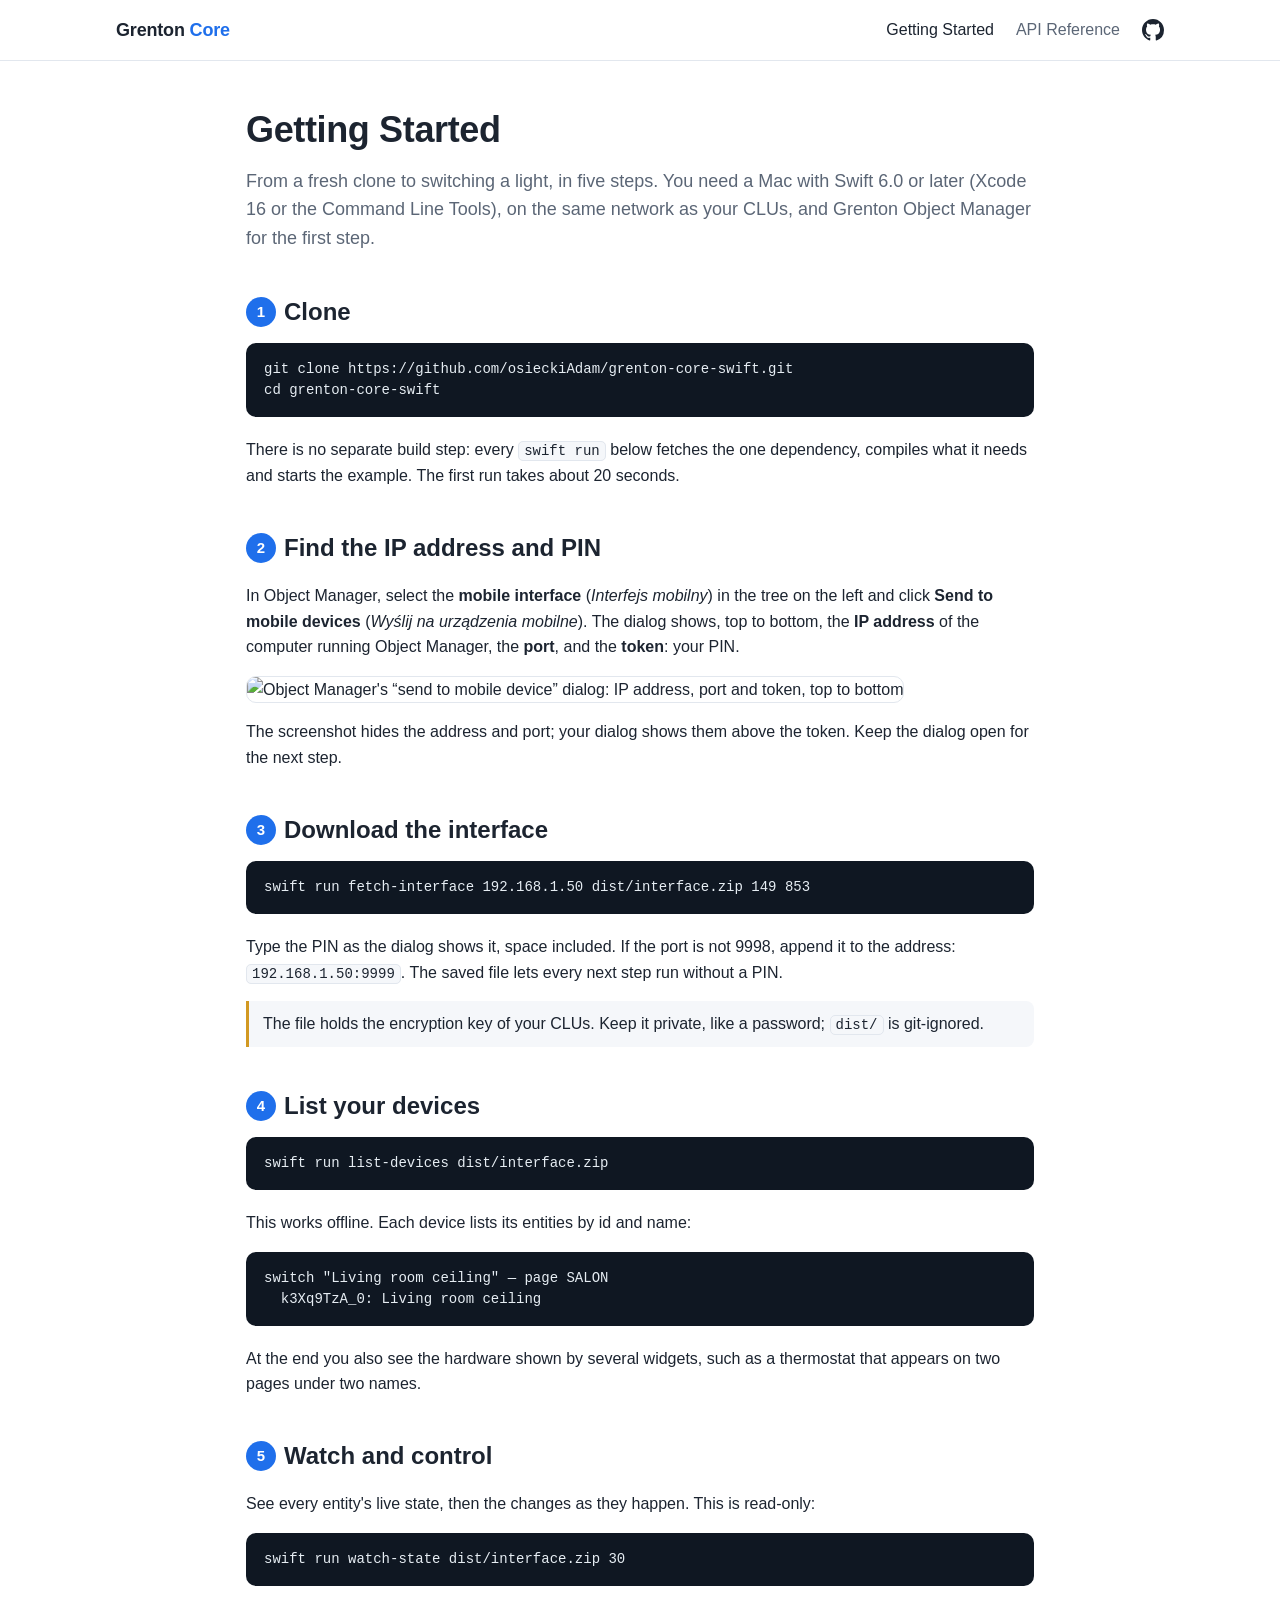
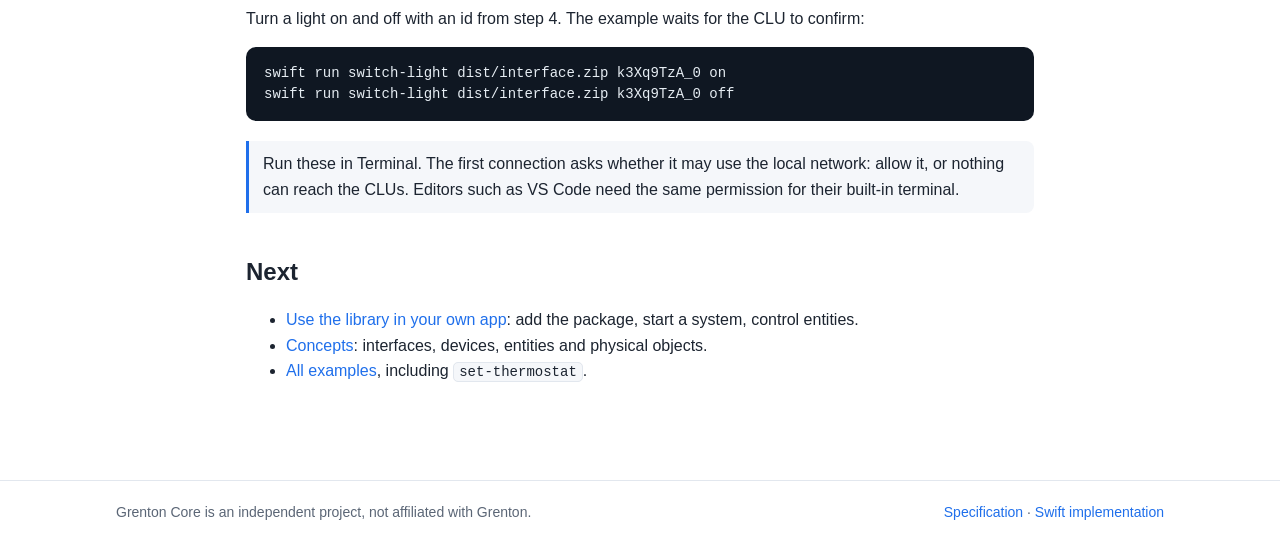
==== site/getting-started/index.html @ 678bdbfe "docs: documentation site with a landing page and Getting Started A jsforce-style site around the Doc" ====
<!doctype html>
<html lang="en">
<head>
  <meta charset="utf-8">
  <meta name="viewport" content="width=device-width, initial-scale=1">
  <title>Getting Started · Grenton Core</title>
  <meta name="description" content="From a fresh clone to switching a light in five steps.">
  <link rel="stylesheet" href="../assets/style.css">
</head>
<body>
  <header class="site">
    <div class="wrap">
      <a class="brand" href="../">Grenton <span>Core</span></a>
      <nav class="main" aria-label="Main">
        <a href="../getting-started/" aria-current="page">Getting Started</a>
        <a href="../api/documentation/grentondevices/">API Reference</a>
        <a class="github" href="https://github.com/osieckiAdam/grenton-core-spec" title="Grenton Core specification on GitHub" aria-label="Grenton Core specification on GitHub"><svg viewBox="0 0 16 16" aria-hidden="true"><path d="M8 0C3.58 0 0 3.58 0 8c0 3.54 2.29 6.53 5.47 7.59.4.07.55-.17.55-.38 0-.19-.01-.82-.01-1.49-2.01.37-2.53-.49-2.69-.94-.09-.23-.48-.94-.82-1.13-.28-.15-.68-.52-.01-.53.63-.01 1.08.58 1.23.82.72 1.21 1.87.87 2.33.66.07-.52.28-.87.51-1.07-1.78-.2-3.64-.89-3.64-3.95 0-.87.31-1.59.82-2.15-.08-.2-.36-1.02.08-2.12 0 0 .67-.21 2.2.82.64-.18 1.32-.27 2-.27.68 0 1.36.09 2 .27 1.53-1.04 2.2-.82 2.2-.82.44 1.1.16 1.92.08 2.12.51.56.82 1.27.82 2.15 0 3.07-1.87 3.75-3.65 3.95.29.25.54.73.54 1.48 0 1.07-.01 1.93-.01 2.2 0 .21.15.46.55.38A8.013 8.013 0 0016 8c0-4.42-3.58-8-8-8z"/></svg></a>
      </nav>
    </div>
  </header>

  <main class="article">
    <h1>Getting Started</h1>
    <p class="lead">From a fresh clone to switching a light, in five steps. You need a Mac with Swift 6.0 or later (Xcode 16 or the Command Line Tools), on the same network as your CLUs, and Grenton Object Manager for the first step.</p>

    <h2><span class="step">1</span>Clone</h2>
<pre><code>git clone https://github.com/osieckiAdam/grenton-core-swift.git
cd grenton-core-swift</code></pre>
    <p>There is no separate build step: every <code>swift run</code> below fetches the one dependency, compiles what it needs and starts the example. The first run takes about 20 seconds.</p>

    <h2><span class="step">2</span>Find the IP address and PIN</h2>
    <p>In Object Manager, select the <strong>mobile interface</strong> (<em>Interfejs mobilny</em>) in the tree on the left and click <strong>Send to mobile devices</strong> (<em>Wyślij na urządzenia mobilne</em>). The dialog shows, top to bottom, the <strong>IP address</strong> of the computer running Object Manager, the <strong>port</strong>, and the <strong>token</strong>: your PIN.</p>
    <img src="../assets/om-send-to-mobile.png" alt="Object Manager's “send to mobile device” dialog: IP address, port and token, top to bottom" width="912" height="640" loading="lazy">
    <p>The screenshot hides the address and port; your dialog shows them above the token. Keep the dialog open for the next step.</p>

    <h2><span class="step">3</span>Download the interface</h2>
<pre><code>swift run fetch-interface 192.168.1.50 dist/interface.zip 149 853</code></pre>
    <p>Type the PIN as the dialog shows it, space included. If the port is not 9998, append it to the address: <code>192.168.1.50:9999</code>. The saved file lets every next step run without a PIN.</p>
    <div class="note warn">The file holds the encryption key of your CLUs. Keep it private, like a password; <code>dist/</code> is git-ignored.</div>

    <h2><span class="step">4</span>List your devices</h2>
<pre><code>swift run list-devices dist/interface.zip</code></pre>
    <p>This works offline. Each device lists its entities by id and name:</p>
<pre><code>switch "Living room ceiling" — page SALON
  k3Xq9TzA_0: Living room ceiling</code></pre>
    <p>At the end you also see the hardware shown by several widgets, such as a thermostat that appears on two pages under two names.</p>

    <h2><span class="step">5</span>Watch and control</h2>
    <p>See every entity's live state, then the changes as they happen. This is read-only:</p>
<pre><code>swift run watch-state dist/interface.zip 30</code></pre>
    <p>Turn a light on and off with an id from step 4. The example waits for the CLU to confirm:</p>
<pre><code>swift run switch-light dist/interface.zip k3Xq9TzA_0 on
swift run switch-light dist/interface.zip k3Xq9TzA_0 off</code></pre>
    <div class="note">Run these in Terminal. The first connection asks whether it may use the local network: allow it, or nothing can reach the CLUs. Editors such as VS Code need the same permission for their built-in terminal.</div>

    <h2>Next</h2>
    <ul>
      <li><a href="../api/documentation/grentondevices/gettingstarted/">Use the library in your own app</a>: add the package, start a system, control entities.</li>
      <li><a href="../api/documentation/grentondevices/concepts/">Concepts</a>: interfaces, devices, entities and physical objects.</li>
      <li><a href="https://github.com/osieckiAdam/grenton-core-swift/tree/main/Examples">All examples</a>, including <code>set-thermostat</code>.</li>
    </ul>
  </main>

  <footer class="site">
    <div class="wrap">
      <span>Grenton Core is an independent project, not affiliated with Grenton.</span>
      <span><a href="https://github.com/osieckiAdam/grenton-core-spec">Specification</a> · <a href="https://github.com/osieckiAdam/grenton-core-swift">Swift implementation</a></span>
    </div>
  </footer>

</body>
</html>
---- site/assets/style.css ----
:root {
  --bg: #ffffff;
  --bg-soft: #f5f7fa;
  --text: #1c2430;
  --text-soft: #5b6676;
  --border: #e2e7ee;
  --accent: #1f6feb;
  --accent-text: #ffffff;
  --code-bg: #0f1722;
  --code-text: #e6edf3;
  --code-comment: #8b98a9;
  --hero-from: #0b2a4a;
  --hero-to: #145a8f;
  --hero-text: #ffffff;
  --radius: 10px;
  --max: 1080px;
}
@media (prefers-color-scheme: dark) {
  :root {
    --bg: #0d1117;
    --bg-soft: #151b23;
    --text: #e6edf3;
    --text-soft: #9aa6b4;
    --border: #273140;
    --accent: #4c8dff;
    --code-bg: #0a0f16;
    --hero-from: #071a2e;
    --hero-to: #0e3d63;
  }
}
* { box-sizing: border-box; }
html { -webkit-text-size-adjust: 100%; }
body {
  margin: 0;
  background: var(--bg);
  color: var(--text);
  font: 16px/1.6 -apple-system, BlinkMacSystemFont, "Segoe UI", Roboto, "Helvetica Neue", Arial, sans-serif;
}
a { color: var(--accent); text-decoration: none; }
a:hover { text-decoration: underline; }
code, pre { font-family: ui-monospace, SFMono-Regular, Menlo, Consolas, monospace; font-size: 14px; }
:not(pre) > code { background: var(--bg-soft); border: 1px solid var(--border); border-radius: 5px; padding: 1px 5px; }
pre {
  background: var(--code-bg); color: var(--code-text);
  border-radius: var(--radius); padding: 16px 18px; margin: 12px 0 20px;
  overflow-x: auto; line-height: 1.5;
}
pre .c { color: var(--code-comment); }
.wrap { max-width: var(--max); margin: 0 auto; padding: 0 16px; }

/* Header */
header.site {
  position: sticky; top: 0; z-index: 10;
  background: color-mix(in srgb, var(--bg) 88%, transparent);
  backdrop-filter: blur(8px);
  border-bottom: 1px solid var(--border);
}
header.site .wrap { display: flex; align-items: center; gap: 24px; height: 60px; }
.brand { font-weight: 700; font-size: 18px; color: var(--text); letter-spacing: -0.01em; }
.brand:hover { text-decoration: none; }
.brand span { color: var(--accent); }
nav.main { display: flex; align-items: center; gap: 22px; margin-left: auto; }
nav.main a { color: var(--text-soft); font-weight: 500; }
nav.main a:hover, nav.main a[aria-current="page"] { color: var(--text); text-decoration: none; }
nav.main .github { display: inline-flex; color: var(--text); }
nav.main .github svg { width: 22px; height: 22px; fill: currentColor; }

/* Hero */
.hero {
  background: linear-gradient(135deg, var(--hero-from), var(--hero-to));
  color: var(--hero-text); text-align: center; padding: 88px 0 96px;
}
.hero h1 { font-size: clamp(36px, 6vw, 56px); margin: 0 0 12px; letter-spacing: -0.02em; }
.hero p { font-size: clamp(17px, 2.2vw, 20px); max-width: 720px; margin: 0 auto 32px; opacity: 0.9; }
.buttons { display: flex; gap: 12px; justify-content: center; flex-wrap: wrap; }
.button {
  display: inline-block; padding: 12px 22px; border-radius: 8px; font-weight: 600;
  background: var(--hero-text); color: var(--hero-from); border: 1px solid transparent;
}
.button.secondary { background: transparent; color: var(--hero-text); border-color: rgba(255, 255, 255, 0.5); }
.button:hover { text-decoration: none; filter: brightness(0.95); }

/* Features */
.features { display: grid; grid-template-columns: repeat(auto-fit, minmax(220px, 1fr)); gap: 16px; margin: 56px auto 16px; }
.feature { border: 1px solid var(--border); border-radius: var(--radius); padding: 18px 20px; background: var(--bg-soft); }
.feature h3 { margin: 0 0 6px; font-size: 16px; }
.feature p { margin: 0; color: var(--text-soft); font-size: 15px; }

/* Install tabs */
section.install { margin: 48px auto 72px; }
section.install h2 { font-size: 28px; margin: 0 0 16px; }
.tabs { display: flex; gap: 4px; border-bottom: 1px solid var(--border); overflow-x: auto; }
.tabs button {
  appearance: none; background: none; border: 0; border-bottom: 2px solid transparent;
  padding: 10px 16px; font: inherit; font-weight: 600; color: var(--text-soft); cursor: pointer; white-space: nowrap;
}
.tabs button[aria-selected="true"] { color: var(--text); border-bottom-color: var(--accent); }
.panel { padding: 20px 0 0; }
.panel[hidden] { display: none; }
.panel p { margin: 0 0 8px; }

/* Article (getting started) */
main.article { max-width: 820px; margin: 0 auto; padding: 40px 16px 80px; }
main.article h1 { font-size: 36px; margin: 0 0 8px; letter-spacing: -0.01em; }
main.article .lead { color: var(--text-soft); font-size: 18px; margin: 0 0 32px; }
main.article h2 { margin: 40px 0 8px; font-size: 24px; }
main.article h2 .step {
  display: inline-grid; place-items: center; width: 30px; height: 30px; margin-right: 8px;
  border-radius: 50%; background: var(--accent); color: var(--accent-text); font-size: 15px; vertical-align: 3px;
}
main.article img { max-width: 100%; border-radius: var(--radius); border: 1px solid var(--border); }
.note { border-left: 3px solid var(--accent); background: var(--bg-soft); padding: 10px 14px; border-radius: 0 8px 8px 0; margin: 16px 0; }
.note.warn { border-left-color: #d29922; }

footer.site { border-top: 1px solid var(--border); color: var(--text-soft); font-size: 14px; }
footer.site .wrap { display: flex; gap: 16px; flex-wrap: wrap; justify-content: space-between; padding: 20px 16px; }

main, section, .panel, .feature { min-width: 0; }
:not(pre) > code { overflow-wrap: anywhere; }

@media (max-width: 640px) {
  header.site .wrap { gap: 10px; }
  .brand { font-size: 16px; white-space: nowrap; }
  nav.main { gap: 12px; font-size: 14px; }
  nav.main a { white-space: nowrap; }
  .hero { padding: 56px 0 64px; }
  .features { grid-template-columns: 1fr; margin-top: 32px; }
}
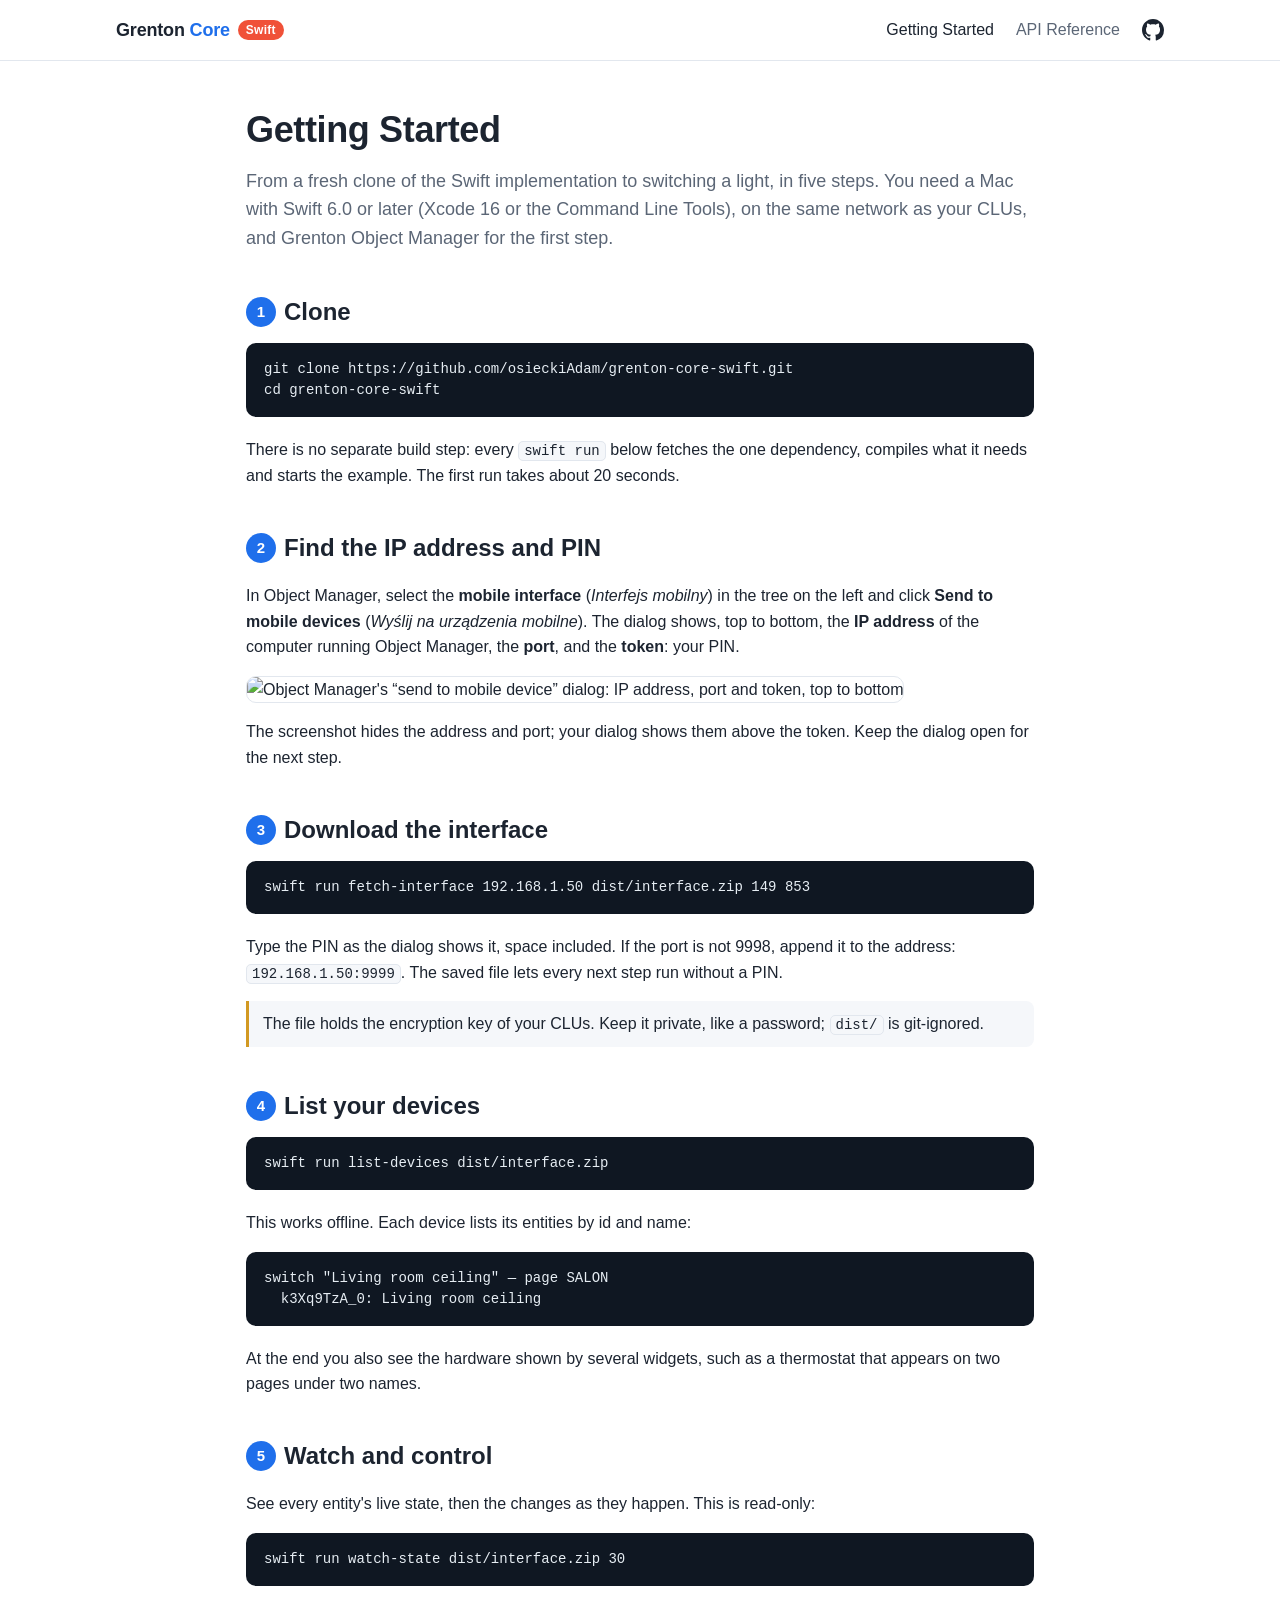
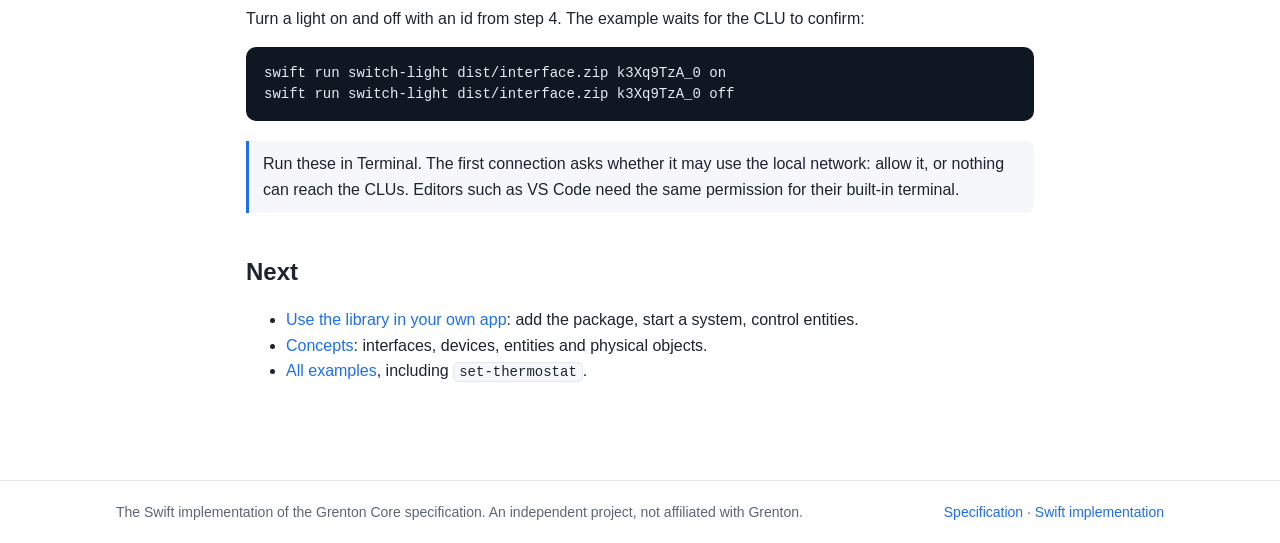
==== commit 293b8cef: "docs: the site is the Swift implementation's site Other ports will have their own sites and API refe" ====
--- a/site/getting-started/index.html
+++ b/site/getting-started/index.html
@@ -3,14 +3,14 @@
 <head>
   <meta charset="utf-8">
   <meta name="viewport" content="width=device-width, initial-scale=1">
-  <title>Getting Started · Grenton Core</title>
+  <title>Getting Started · Grenton Core for Swift</title>
   <meta name="description" content="From a fresh clone to switching a light in five steps.">
   <link rel="stylesheet" href="../assets/style.css">
 </head>
 <body>
   <header class="site">
     <div class="wrap">
-      <a class="brand" href="../">Grenton <span>Core</span></a>
+      <a class="brand" href="../">Grenton <span>Core</span><em class="lang" title="Swift implementation">Swift</em></a>
       <nav class="main" aria-label="Main">
         <a href="../getting-started/" aria-current="page">Getting Started</a>
         <a href="../api/documentation/grentondevices/">API Reference</a>
@@ -21,7 +21,7 @@
 
   <main class="article">
     <h1>Getting Started</h1>
-    <p class="lead">From a fresh clone to switching a light, in five steps. You need a Mac with Swift 6.0 or later (Xcode 16 or the Command Line Tools), on the same network as your CLUs, and Grenton Object Manager for the first step.</p>
+    <p class="lead">From a fresh clone of the Swift implementation to switching a light, in five steps. You need a Mac with Swift 6.0 or later (Xcode 16 or the Command Line Tools), on the same network as your CLUs, and Grenton Object Manager for the first step.</p>
 
     <h2><span class="step">1</span>Clone</h2>
 <pre><code>git clone https://github.com/osieckiAdam/grenton-core-swift.git
@@ -63,7 +63,7 @@
 
   <footer class="site">
     <div class="wrap">
-      <span>Grenton Core is an independent project, not affiliated with Grenton.</span>
+      <span>The Swift implementation of the Grenton Core specification. An independent project, not affiliated with Grenton.</span>
       <span><a href="https://github.com/osieckiAdam/grenton-core-spec">Specification</a> · <a href="https://github.com/osieckiAdam/grenton-core-swift">Swift implementation</a></span>
     </div>
   </footer>
--- a/site/assets/style.css
+++ b/site/assets/style.css
@@ -12,6 +12,7 @@
   --hero-from: #0b2a4a;
   --hero-to: #145a8f;
   --hero-text: #ffffff;
+  --swift: #f05138;
   --radius: 10px;
   --max: 1080px;
 }
@@ -59,6 +60,15 @@
 .brand { font-weight: 700; font-size: 18px; color: var(--text); letter-spacing: -0.01em; }
 .brand:hover { text-decoration: none; }
 .brand span { color: var(--accent); }
+.brand .lang {
+  font-style: normal; font-size: 12px; font-weight: 700; letter-spacing: 0.02em;
+  color: #fff; background: var(--swift); border-radius: 999px; padding: 3px 8px;
+  margin-left: 8px; vertical-align: 2px;
+}
+.hero .eyebrow {
+  display: inline-block; font-size: 14px; font-weight: 700; letter-spacing: 0.04em; text-transform: uppercase;
+  background: var(--swift); color: #fff; border-radius: 999px; padding: 5px 14px; margin: 0 0 18px; opacity: 1;
+}
 nav.main { display: flex; align-items: center; gap: 22px; margin-left: auto; }
 nav.main a { color: var(--text-soft); font-weight: 500; }
 nav.main a:hover, nav.main a[aria-current="page"] { color: var(--text); text-decoration: none; }
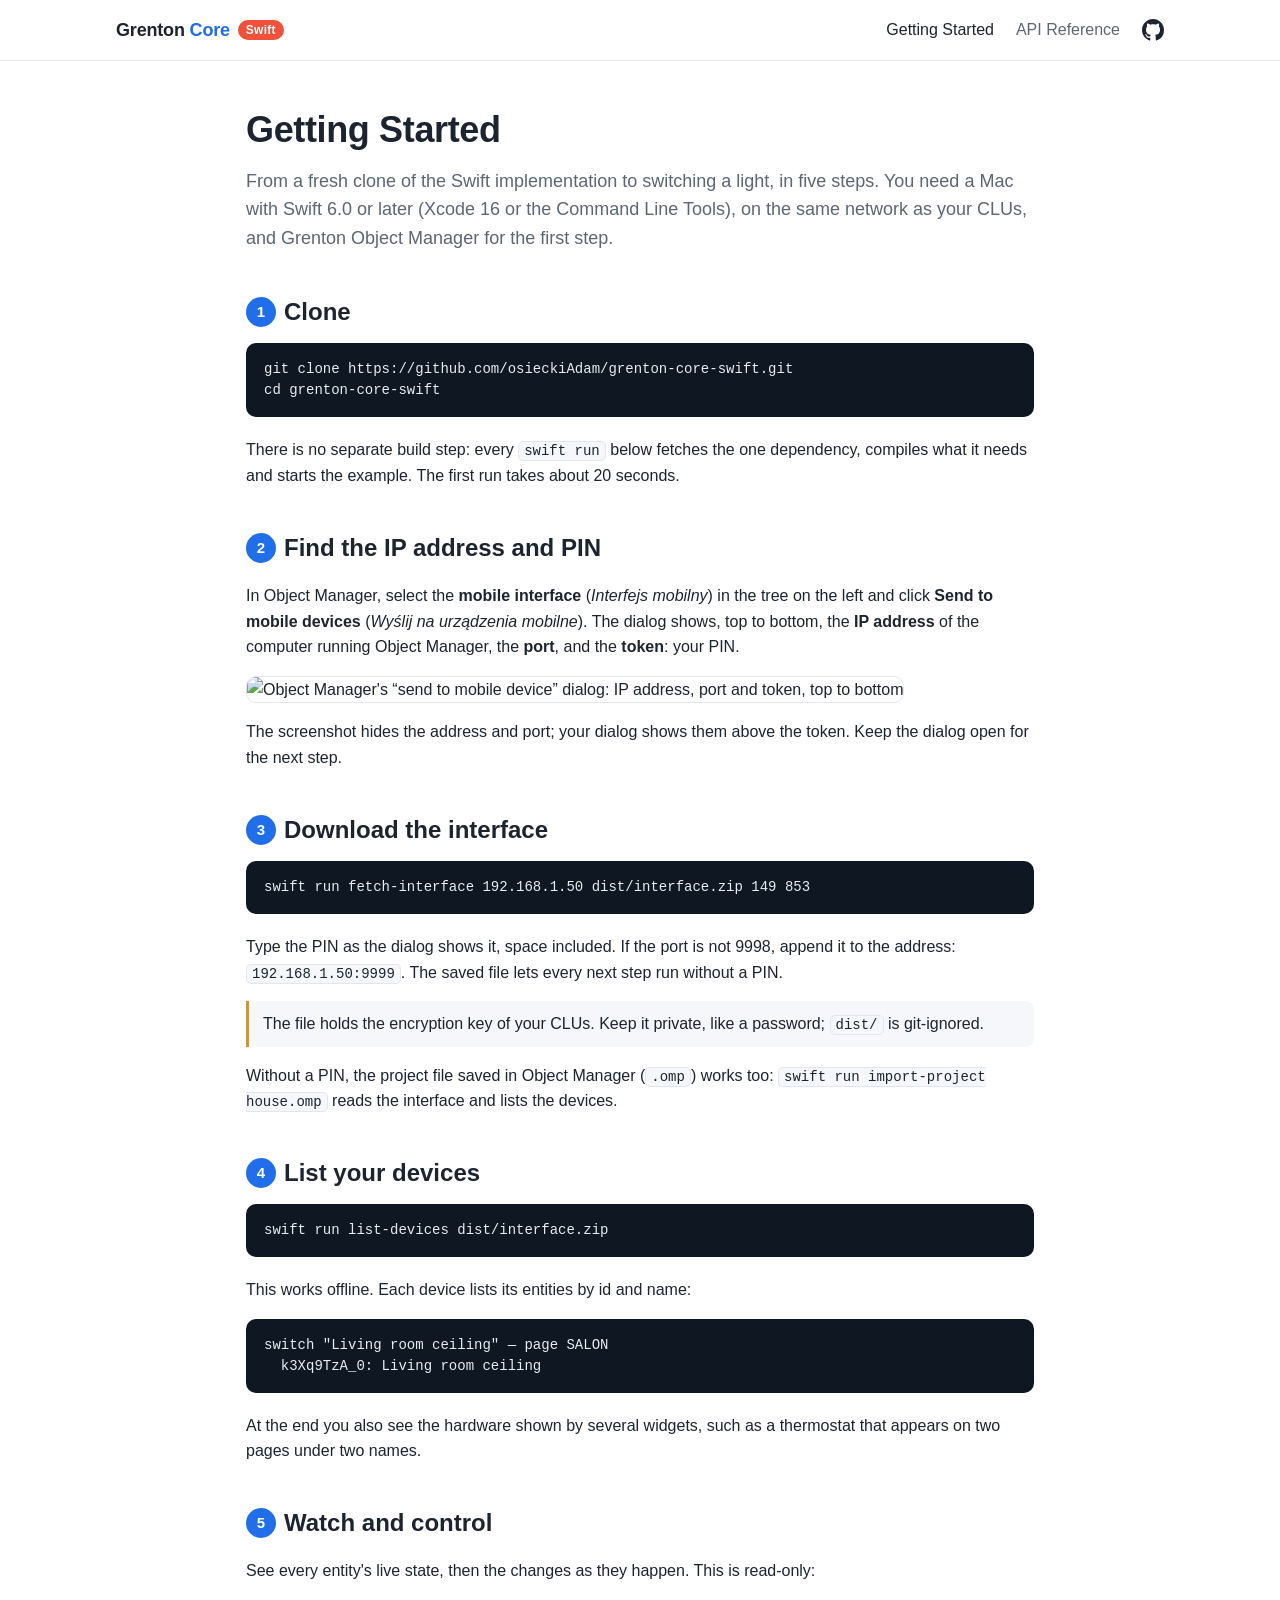
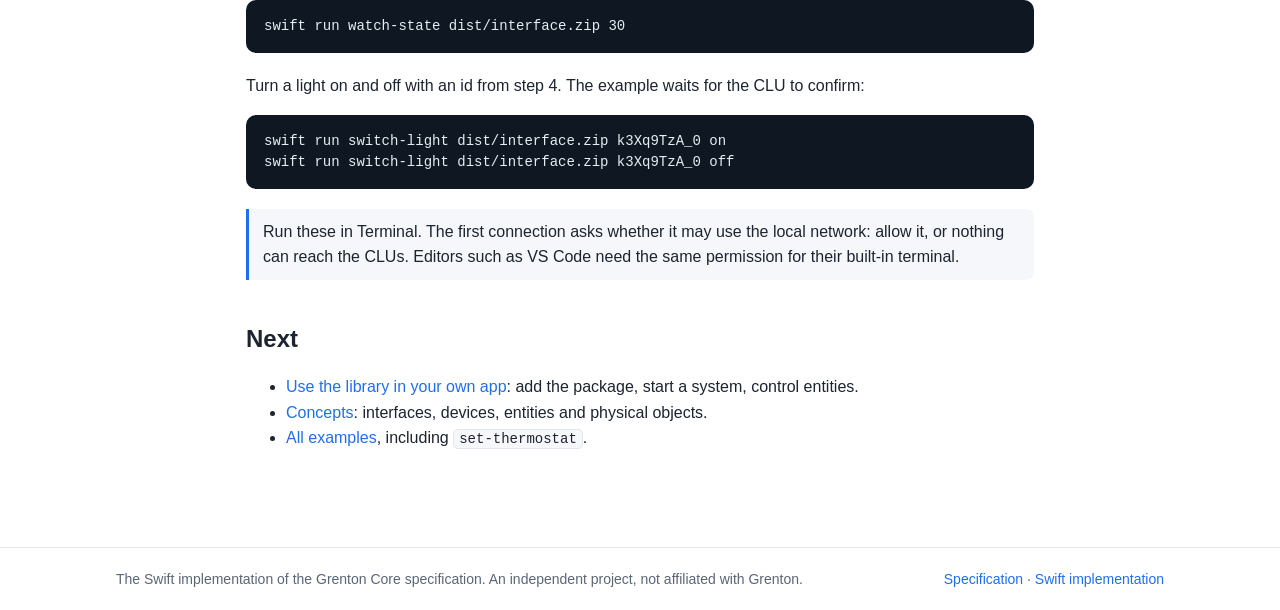
==== commit af90ea53: "Follow spec 0.8.0: import the mobile interface from an .omp project file (suite 0.8.0) ProjectFile r" ====
--- a/site/getting-started/index.html
+++ b/site/getting-started/index.html
@@ -37,6 +37,7 @@
 <pre><code>swift run fetch-interface 192.168.1.50 dist/interface.zip 149 853</code></pre>
     <p>Type the PIN as the dialog shows it, space included. If the port is not 9998, append it to the address: <code>192.168.1.50:9999</code>. The saved file lets every next step run without a PIN.</p>
     <div class="note warn">The file holds the encryption key of your CLUs. Keep it private, like a password; <code>dist/</code> is git-ignored.</div>
+    <p>Without a PIN, the project file saved in Object Manager (<code>.omp</code>) works too: <code>swift run import-project house.omp</code> reads the interface and lists the devices.</p>
 
     <h2><span class="step">4</span>List your devices</h2>
 <pre><code>swift run list-devices dist/interface.zip</code></pre>
--- a/site/assets/style.css
+++ b/site/assets/style.css
@@ -64,10 +64,6 @@
   font-style: normal; font-size: 12px; font-weight: 700; letter-spacing: 0.02em;
   color: #fff; background: var(--swift); border-radius: 999px; padding: 3px 8px;
   margin-left: 8px; vertical-align: 2px;
-}
-.hero .eyebrow {
-  display: inline-block; font-size: 14px; font-weight: 700; letter-spacing: 0.04em; text-transform: uppercase;
-  background: var(--swift); color: #fff; border-radius: 999px; padding: 5px 14px; margin: 0 0 18px; opacity: 1;
 }
 nav.main { display: flex; align-items: center; gap: 22px; margin-left: auto; }
 nav.main a { color: var(--text-soft); font-weight: 500; }
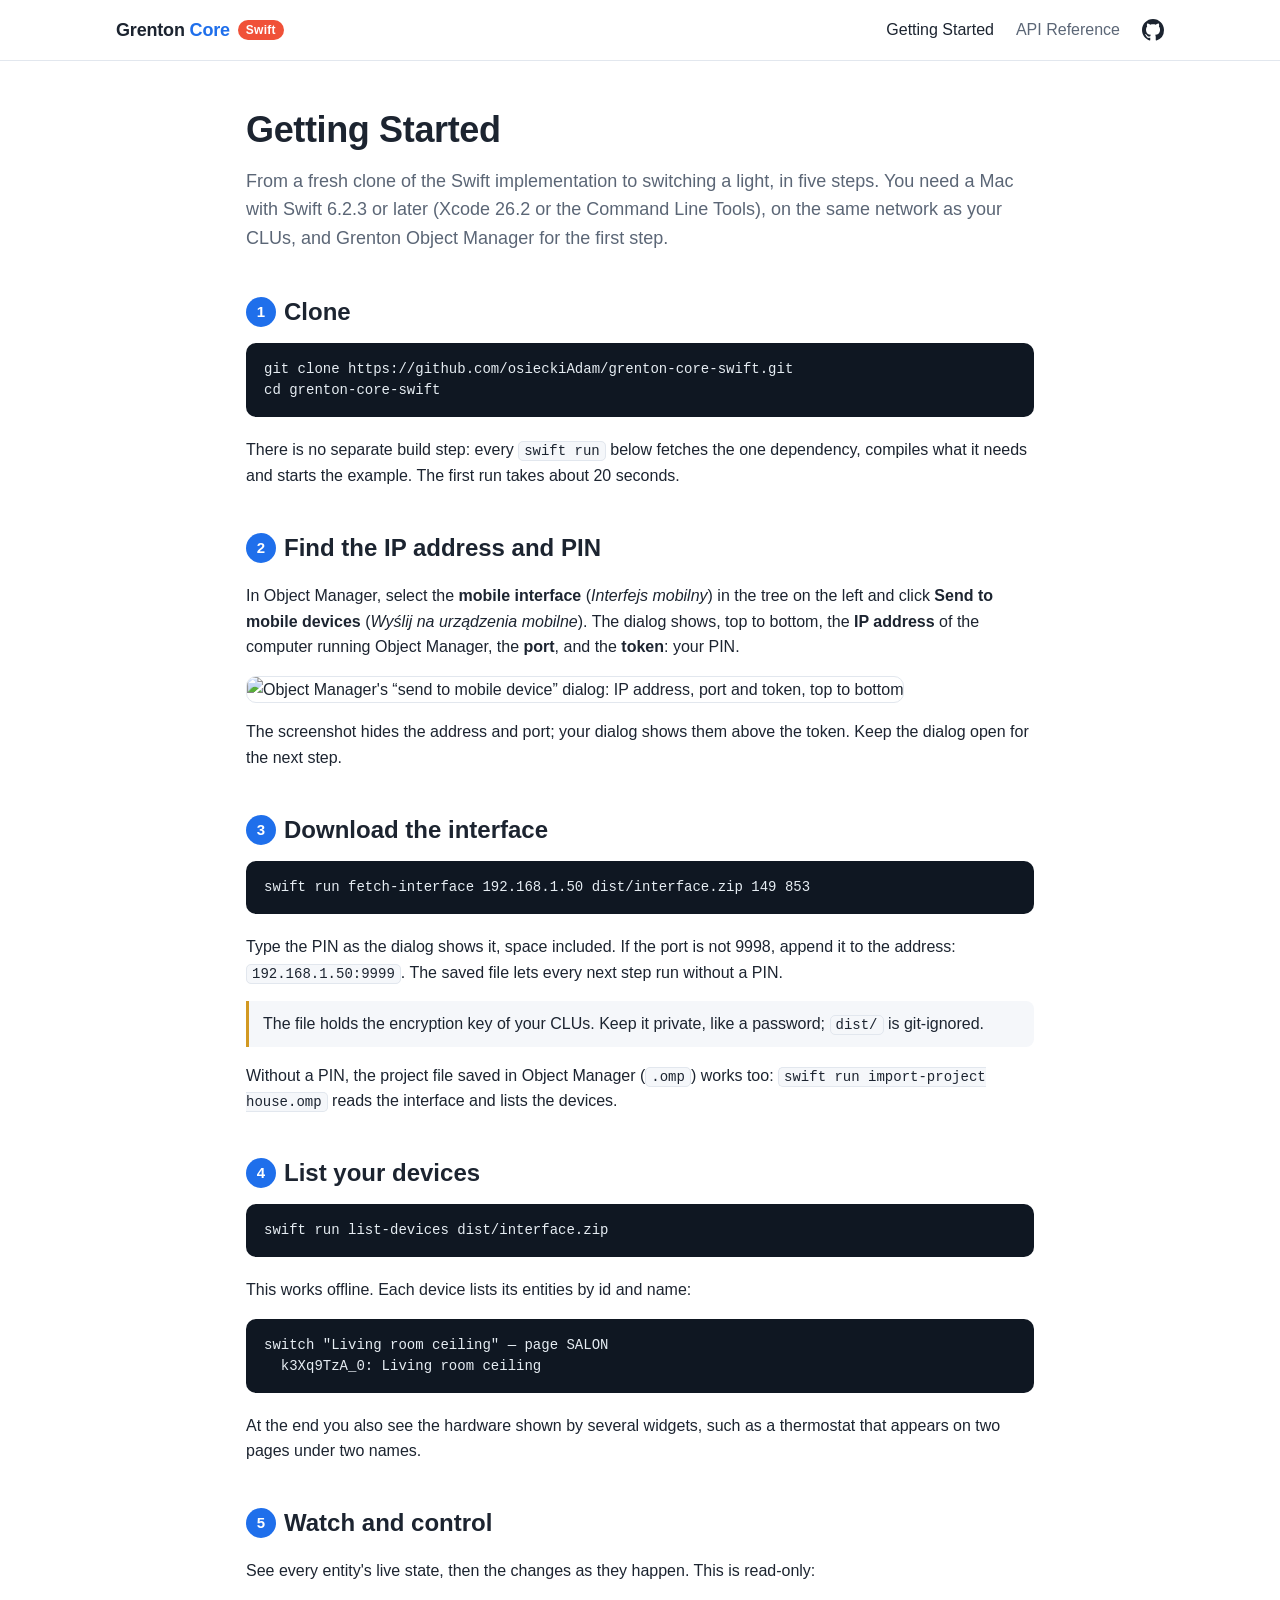
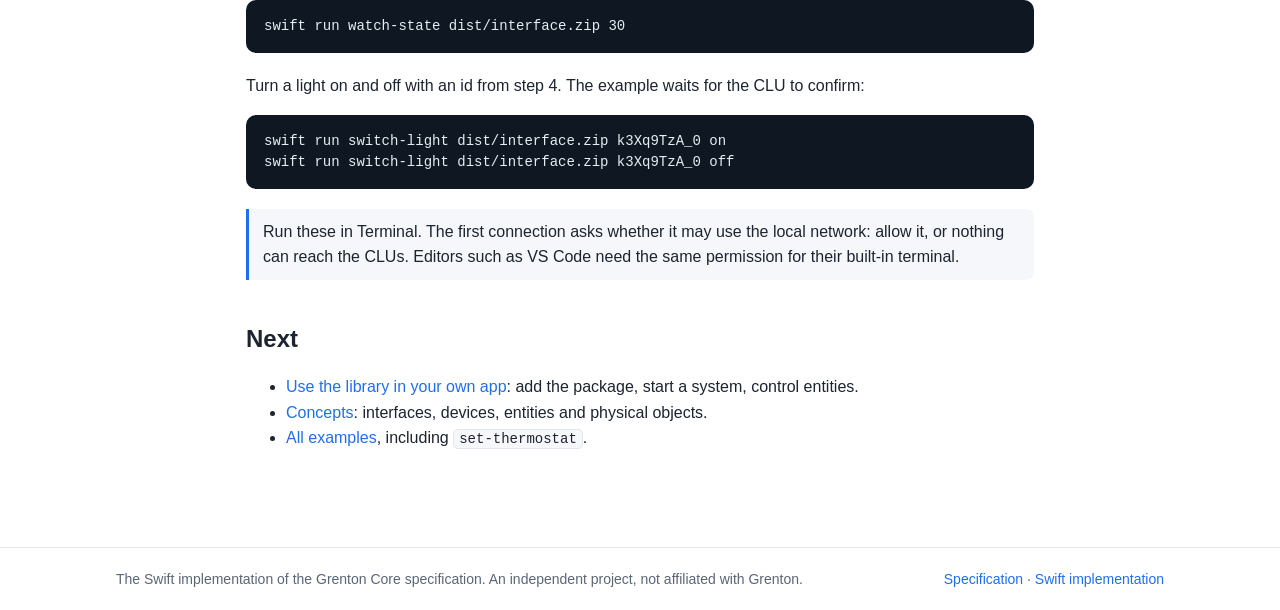
==== commit e22a8fc1: "Require Swift 6.2.3: catalogue and error enums are @nonexhaustive A new widget type or error case is" ====
--- a/site/getting-started/index.html
+++ b/site/getting-started/index.html
@@ -21,7 +21,7 @@
 
   <main class="article">
     <h1>Getting Started</h1>
-    <p class="lead">From a fresh clone of the Swift implementation to switching a light, in five steps. You need a Mac with Swift 6.0 or later (Xcode 16 or the Command Line Tools), on the same network as your CLUs, and Grenton Object Manager for the first step.</p>
+    <p class="lead">From a fresh clone of the Swift implementation to switching a light, in five steps. You need a Mac with Swift 6.2.3 or later (Xcode 26.2 or the Command Line Tools), on the same network as your CLUs, and Grenton Object Manager for the first step.</p>
 
     <h2><span class="step">1</span>Clone</h2>
 <pre><code>git clone https://github.com/osieckiAdam/grenton-core-swift.git
